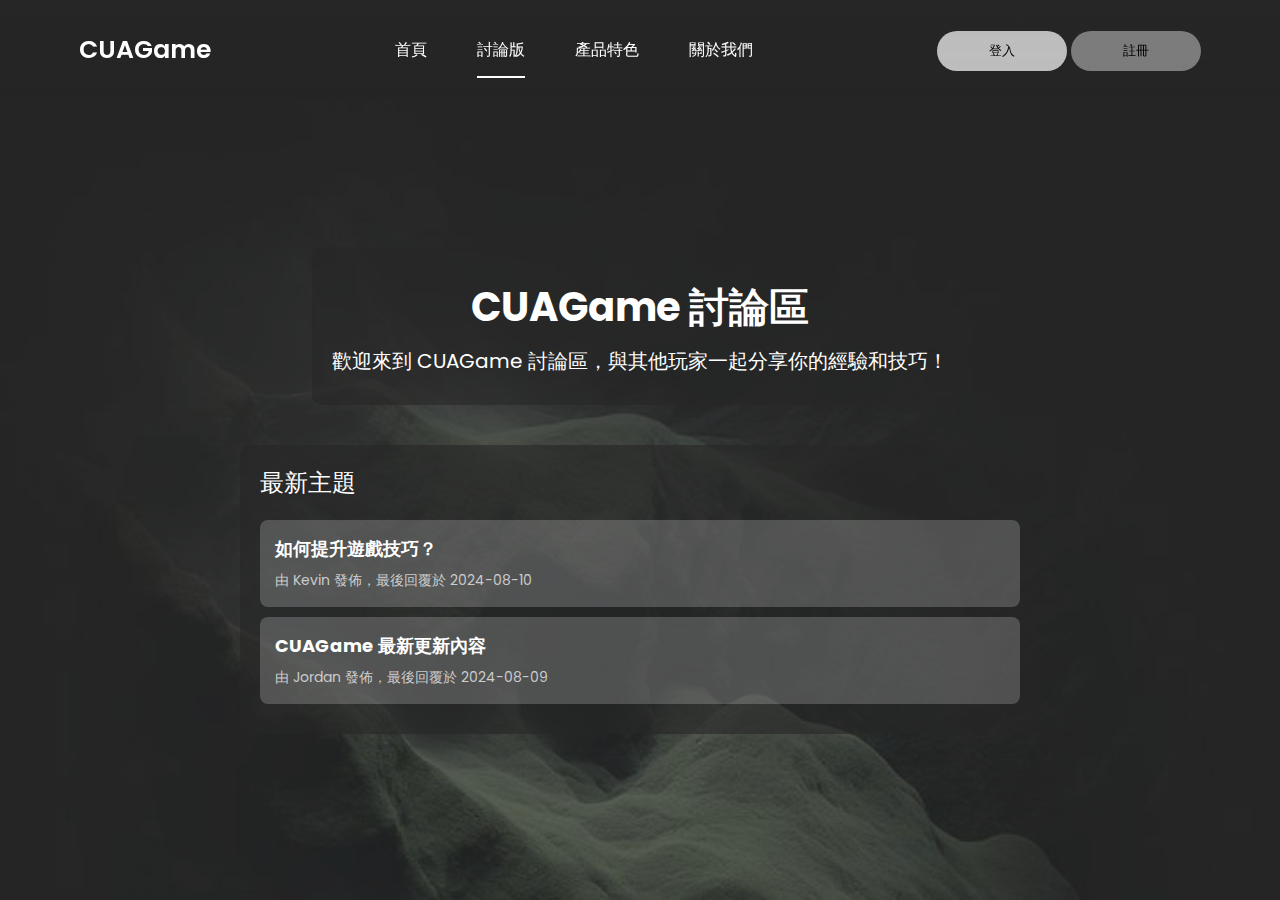
==== forum.html @ 81b80143 "message" ====
<!DOCTYPE html>
<html lang="en">
<head>
    <meta charset="UTF-8">
    <meta http-equiv="X-UA-Compatible" content="IE=edge">
    <meta name="viewport" content="width=device-width, initial-scale=1.0">
    <link href='https://unpkg.com/boxicons@2.1.4/css/boxicons.min.css' rel='stylesheet'>
    <link rel="stylesheet" href="style.css">
    <title>CUAGame | 討論區</title>
</head>
<body>
    <div class="wrapper">
        <nav class="nav">
            <div class="nav-logo">
                <p>CUAGame</p>
            </div>
            <div class="nav-menu" id="navMenu">
                <ul>
                    <li><a href="index.html" class="link">首頁</a></li>
                    <li><a href="forum.html" class="link active">討論版</a></li>
                    <li><a href="#" class="link">產品特色</a></li>
                    <li><a href="#" class="link">關於我們</a></li>
                </ul>
            </div>
            <div class="nav-button">
                <button class="btn white-btn" id="loginBtn" onclick="login()">登入</button>
                <button class="btn" id="registerBtn" onclick="register()">註冊</button>
            </div>
            <div class="nav-menu-btn">
                <i class="bx bx-menu" onclick="myMenuFunction()"></i>
            </div>
        </nav>

        <header class="forum-header">
            <h1>CUAGame 討論區</h1>
            <p>歡迎來到 CUAGame 討論區，與其他玩家一起分享你的經驗和技巧！</p>
        </header>

        <main class="forum-main">
            <section class="forum-topics">
                <h2>最新主題</h2>
                <ul class="topics-list">
                    <li>
                        <a href="topic.html">如何提升遊戲技巧？</a>
                        <span>由 Kevin 發佈，最後回覆於 2024-08-10</span>
                    </li>
                    <li>
                        <a href="topic.html">CUAGame 最新更新內容</a>
                        <span>由 Jordan 發佈，最後回覆於 2024-08-09</span>
                    </li>
                    <!-- 更多主題 -->
                </ul>
            </section>
        </main>
    </div>
</body>
</html>
---- style.css ----
@import url('https://fonts.googleapis.com/css2?family=Poppins:wght@100;300;400;500;600&display=swap');

*{  
    margin: 0;
    padding: 0;
    box-sizing: border-box;
    font-family: 'Poppins', sans-serif;
}

body{
    background: url("images/1.jpg");
    background-size: cover;
    background-repeat: no-repeat;
    background-attachment: fixed;
    overflow: hidden;
}

.wrapper{
    display: flex;
    flex-direction: column;
    justify-content: center;
    align-items: center;
    min-height: 100vh;
    background: rgba(39, 39, 39, 0.4);
}

.nav{
    position: fixed;
    top: 0;
    display: flex;
    justify-content: space-around;
    width: 100%;
    height: 100px;
    line-height: 100px;
    background: linear-gradient(rgba(39,39,39, 0.6), transparent);
    z-index: 100;
}

.nav-logo p{
    color: white;
    font-size: 25px;
    font-weight: 600;
}

.nav-menu ul{
    display: flex;
}

.nav-menu ul li{
    list-style-type: none;
}

.nav-menu ul li .link{
    text-decoration: none;
    font-weight: 500;
    color: #fff;
    padding-bottom: 15px;
    margin: 0 25px;
}

.link:hover, .active{
    border-bottom: 2px solid #fff;
}

.nav-button .btn{
    width: 130px;
    height: 40px;
    font-weight: 500;
    background: rgba(255, 255, 255, 0.4);
    border: none;
    border-radius: 30px;
    cursor: pointer;
    transition: .3s ease;
}
.btn:hover{
    background: rgba(255, 255, 255, 0.3);
}

.registerBtn{
    margin-left: 15px;
}

.btn.white-btn{
    background: rgba(255, 255, 255, 0.7);
}

.btn.btn.white-btn:hover{
    background: rgba(255, 255, 255, 0.5);
}

.nav-menu-btn{
    display: none;
}

.form-box{
    position: relative;
    display: flex;
    align-items: center;
    justify-content: center;
    width: 512px;
    height: 420px;
    overflow: hidden;
    z-index: 2;
}
.login-container{
    position: absolute;
    left: 4px;
    width: 500px;
    display: flex;
    flex-direction: column;
    transition: .5s ease-in-out;
}
.register-container{
    position: absolute;
    right: -520px;
    width: 500px;
    display: flex;
    flex-direction: column;
    transition: .5s ease-in-out;
}
.top span{
    color: #fff;
    font-size: small;
    padding: 10px 0;
    display: flex;
    justify-content: center;
}
.top span a{
    font-weight: 500;
    color: #fff;
    margin-left: 5px;
}
header{
    color: #fff;
    font-size: 30px;
    text-align: center;
    padding: 10px 0 30px 0;
}
.two-forms{
    display: flex;
    gap: 10px;
}
.input-field{
    font-size: 15px;
    background: rgba(255, 255, 255, 0.2);
    color: #fff;
    height: 50px;
    width: 100%;
    padding: 0 10px 0 45px;
    border: none;
    border-radius: 30px;
    outline: none;
    transition: .2s ease;
}
.input-field:hover, .input-field:focus{
    background: rgba(255, 255, 255, 0.25);
}
::-webkit-input-placeholder{
    color: #fff;
}
.input-box i{
    position: relative;
    top: -35px;
    left: 17px;
    color: #fff;
}
.submit{
    font-size: 15px;
    font-weight: 500;
    color: black;
    height: 45px;
    width: 100%;
    border: none;
    border-radius: 30px;
    outline: none;
    background: rgba(255, 255, 255, 0.7);
    cursor: pointer;
    transition: .3s ease-in-out;
}
.submit:hover{
    background: rgba(255, 255, 255, 0.5);
    box-shadow: 1px 5px 7px 1px rgba(0, 0, 0, 0.2);
}
.two-col{
    display: flex;
    justify-content: space-between;
    color: #fff;
    font-size: small;
    margin-top: 10px;
}
.two-col .one{
    display: flex;
    gap: 5px;
}
.two label a{
    text-decoration: none;
    color: #fff;
}
.two label a:hover{
    text-decoration: underline;
}

/* 討論區頁面設計 */
.forum-header{
    background: rgba(39, 39, 39, 0.6);
    color: #fff;
    text-align: center;
    padding: 30px 20px;
    border-radius: 10px;
    margin: 100px 20px 20px 20px;
}

.forum-header h1 {
    font-size: 40px;  
    margin-bottom: 10px;
}

.forum-header p {
    font-size: 20px;  
    line-height: 1.4;
}
.forum-main{
    width: 100%;
    max-width: 800px;
    margin: 20px auto;
    padding: 20px;
    background: rgba(39, 39, 39, 0.6);
    border-radius: 10px;
}

.forum-topics h2{
    color: #fff;
    margin-bottom: 20px;
    font-weight: 500;
}

.topics-list{
    list-style: none;
    padding: 0;
}

.topics-list li{
    background-color: rgba(255, 255, 255, 0.2);
    margin: 10px 0;
    padding: 15px;
    border-radius: 8px;
    transition: background-color 0.3s;
}

.topics-list li:hover{
    background-color: rgba(255, 255, 255, 0.3);
}

.topics-list li a{
    font-size: 18px;
    font-weight: bold;
    color: #fff;
    text-decoration: none;
    display: block;
    margin-bottom: 5px;
}

.topics-list li a:hover{
    text-decoration: underline;
}

.topics-list li span{
    font-size: 14px;
    color: #ccc;
}

/* RWD 設定 */
@media only screen and (max-width: 786px){
    .nav-button{
        display: none;
    }
    .nav-menu.responsive{
        top: 100px;
    }
    .nav-menu{
        position: absolute;
        top: -800px;
        display: flex;
        justify-content: center;
        background: rgba(255, 255, 255, 0.2);
        width: 100%;
        height: 90vh;
        backdrop-filter: blur(20px);
        transition: .3s;
    }
    .nav-menu ul{
        flex-direction: column;
        text-align: center;
    }
    .nav-menu-btn{
        display: block;
    }
    .nav-menu-btn i{
        font-size: 25px;
        color: #fff;
        padding: 10px;
        background: rgba(255, 255, 255, 0.2);
        border-radius: 50%;
        cursor: pointer;
        transition: .3s;
    }
    .nav-menu-btn i:hover{
        background: rgba(255, 255, 255, 0.15);
    }
}
@media only screen and (max-width: 540px) {
    .wrapper{
        min-height: 100vh;
    }
    .form-box{
        width: 100%;
        height: 500px;
    }
    .register-container, .login-container{
        width: 100%;
        padding: 0 20px;
    }
    .register-container .two-forms{
        flex-direction: column;
        gap: 0;
    }
}
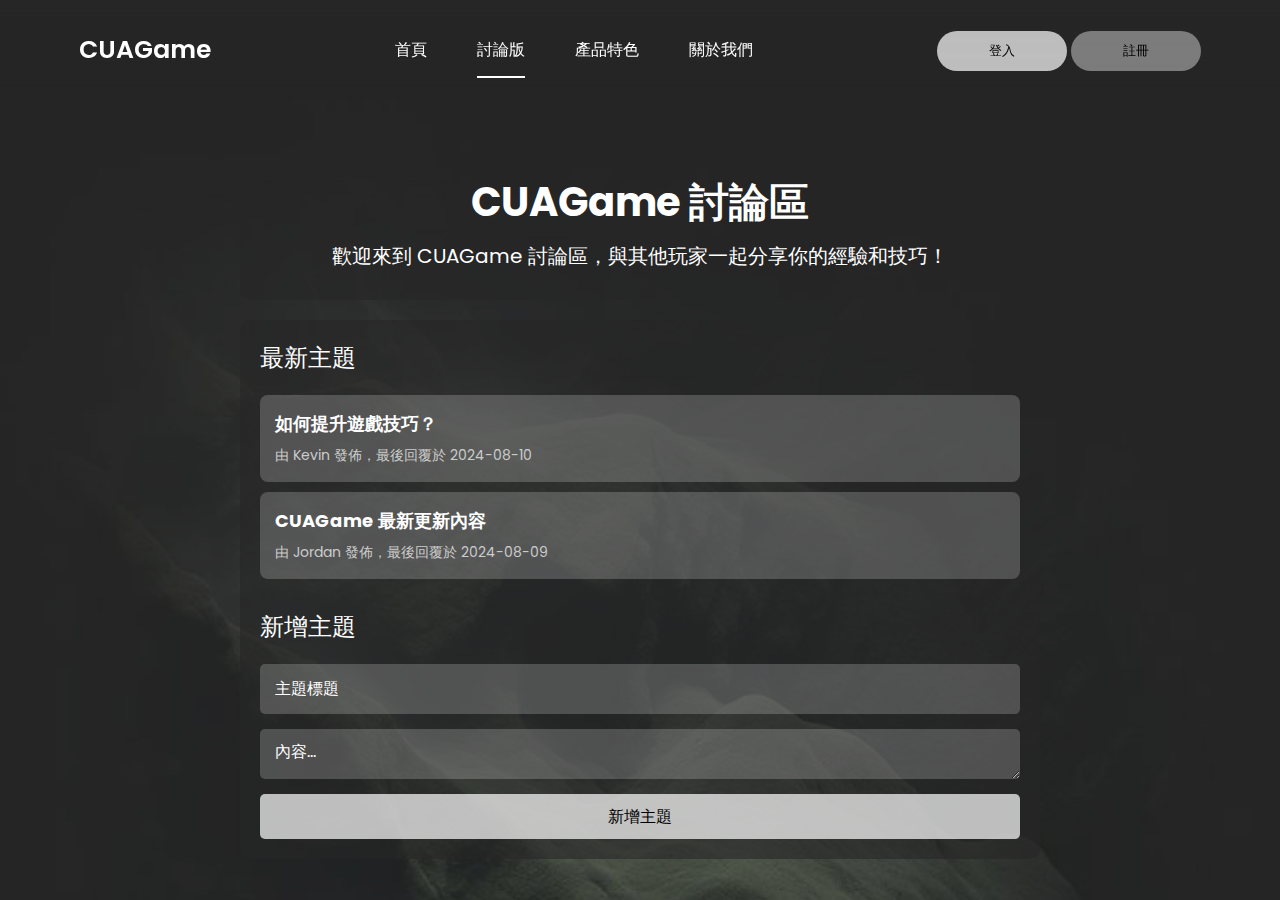
==== commit 583d7323: "profile design" ====
--- a/forum.html
+++ b/forum.html
@@ -48,10 +48,48 @@
                         <a href="topic.html">CUAGame 最新更新內容</a>
                         <span>由 Jordan 發佈，最後回覆於 2024-08-09</span>
                     </li>
-                    <!-- 更多主題 -->
                 </ul>
+            </section>
+            <section class="forum-new-topic">
+                <h2>新增主題</h2>
+                <form id="newTopicForm">
+                    <input type="text" placeholder="主題標題" required class="input-field">
+                    <textarea placeholder="內容..." rows="5" required class="input-field"></textarea>
+                    <button type="submit" class="submit">新增主題</button>
+                </form>
             </section>
         </main>
     </div>
+    <script>
+        document.addEventListener('DOMContentLoaded', function() 
+        {
+            const postList = document.getElementById('postList');
+            const postForm = document.getElementById('postForm');
+
+            postForm.addEventListener('submit', function(e) {
+                e.preventDefault();
+
+                const postTitle = document.getElementById('postTitle').value;
+                const postContent = document.getElementById('postContent').value;
+
+                const postItem = document.createElement('li');
+                postItem.classList.add('post-item');
+
+                postItem.innerHTML = `
+                    <a href="#">${postTitle}</a>
+                    <span>${postContent}</span>
+                    <button class="delete-btn">刪除</button>
+                `;
+
+                postList.appendChild(postItem);
+
+                postForm.reset();
+
+                postItem.querySelector('.delete-btn').addEventListener('click', function() {
+                    postList.removeChild(postItem);
+                });
+            });
+        });
+    </script>
 </body>
 </html>
--- a/style.css
+++ b/style.css
@@ -200,46 +200,50 @@
     text-decoration: underline;
 }
 
+
 /* 討論區頁面設計 */
-.forum-header{
-    background: rgba(39, 39, 39, 0.6);
+.forum-header {
+    width: 100%;
+    max-width: 800px;
     color: #fff;
     text-align: center;
     padding: 30px 20px;
     border-radius: 10px;
-    margin: 100px 20px 20px 20px;
+    margin: 120px auto 20px auto;
+    background: rgba(39, 39, 39, 0.6);
 }
 
 .forum-header h1 {
-    font-size: 40px;  
+    font-size: 40px;
     margin-bottom: 10px;
 }
 
 .forum-header p {
-    font-size: 20px;  
+    font-size: 20px;
     line-height: 1.4;
 }
-.forum-main{
+
+.forum-main {
     width: 100%;
     max-width: 800px;
-    margin: 20px auto;
+    margin: 0 auto 20px auto;
     padding: 20px;
     background: rgba(39, 39, 39, 0.6);
     border-radius: 10px;
 }
 
-.forum-topics h2{
+.forum-topics h2 {
     color: #fff;
     margin-bottom: 20px;
     font-weight: 500;
 }
 
-.topics-list{
+.topics-list {
     list-style: none;
     padding: 0;
 }
 
-.topics-list li{
+.topics-list li {
     background-color: rgba(255, 255, 255, 0.2);
     margin: 10px 0;
     padding: 15px;
@@ -247,11 +251,11 @@
     transition: background-color 0.3s;
 }
 
-.topics-list li:hover{
+.topics-list li:hover {
     background-color: rgba(255, 255, 255, 0.3);
 }
 
-.topics-list li a{
+.topics-list li a {
     font-size: 18px;
     font-weight: bold;
     color: #fff;
@@ -260,14 +264,170 @@
     margin-bottom: 5px;
 }
 
-.topics-list li a:hover{
+.topics-list li a:hover {
     text-decoration: underline;
 }
 
-.topics-list li span{
+.topics-list li span {
     font-size: 14px;
     color: #ccc;
 }
+
+.forum-new-topic {
+    margin-top: 30px;
+}
+
+.forum-new-topic h2 {
+    color: #fff;
+    margin-bottom: 20px;
+    font-weight: 500;
+}
+
+.forum-new-topic form {
+    display: flex;
+    flex-direction: column;
+    gap: 15px;
+}
+
+.forum-new-topic .input-field {
+    font-size: 16px;
+    background: rgba(255, 255, 255, 0.2);
+    color: #fff;
+    padding: 10px 15px;
+    border: none;
+    border-radius: 5px;
+    outline: none;
+    transition: background-color 0.3s;
+}
+
+.forum-new-topic .input-field:focus {
+    background: rgba(255, 255, 255, 0.3);
+}
+
+.forum-new-topic .submit {
+    align-self: flex-start;
+    font-size: 16px;
+    font-weight: 500;
+    color: #000;
+    padding: 10px 20px;
+    border: none;
+    border-radius: 5px;
+    background: rgba(255, 255, 255, 0.7);
+    cursor: pointer;
+    transition: background-color 0.3s;
+}
+
+.forum-new-topic .submit:hover {
+    background: rgba(255, 255, 255, 0.5);
+}
+
+/* 使用者資料頁面設計 */
+.profile-container {
+    width: 85%;
+    max-width: 800px;
+    padding: 30px 25px;
+    margin: 110px auto 80px auto; /* 增加距離 */
+    background: rgba(0, 0, 0, 0.75);
+    border-radius: 10px;
+    text-align: center;
+    box-shadow: 0 10px 20px rgba(0, 0, 0, 0.5);
+    transform: scale(0.9);  /* 縮小比例 */
+    transform-origin: top center;  /* 縮小比例的起始點 */
+}
+
+.profile-container h2 {
+    font-size: 28px;
+    font-weight: bold;
+    margin-bottom: 25px;
+    color: #fff;
+    letter-spacing: 0.5px;
+}
+
+.profile-container p {
+    font-size: 18px;
+    line-height: 1.6;
+    color: #d3d3d3;
+    margin-bottom: 30px;
+}
+
+.profile-container .btn {
+    font-size: 16px;
+    font-weight: 600;
+    color: #000;
+    padding: 12px 25px;
+    border: none;
+    border-radius: 20px;
+    background: linear-gradient(135deg, #ffcc33, #ff66cc);
+    cursor: pointer;
+    transition: all 0.3s ease;
+}
+
+.profile-container .btn:hover {
+    background: linear-gradient(135deg, #ff66cc, #ffcc33);
+    transform: scale(1.05);
+}
+
+#userPosts {
+    margin-top: 40px;
+    width: 100%;
+    max-width: 800px;
+}
+
+#userPosts .post-item {
+    background-color: rgba(255, 255, 255, 0.1);
+    padding: 20px;
+    border-radius: 8px;
+    margin-bottom: 20px;
+    transition: background-color 0.3s, transform 0.3s;
+}
+
+#userPosts .post-item:hover {
+    background-color: rgba(255, 255, 255, 0.2);
+    transform: translateY(-3px);
+}
+
+#userPosts .post-item h4 {
+    font-size: 20px;
+    color: #fff;
+    margin-bottom: 10px;
+}
+
+#userPosts .post-item p {
+    font-size: 16px;
+    color: #b0b0b0;
+    margin-bottom: 20px;
+    line-height: 1.5;
+}
+
+#userPosts .btn {
+    background: rgba(255, 255, 255, 0.7);
+    color: #000;
+    padding: 10px 25px;
+    border-radius: 20px;
+    cursor: pointer;
+    transition: background-color 0.3s, transform 0.3s;
+}
+
+#userPosts .btn:hover {
+    background: rgba(255, 255, 255, 0.5);
+    transform: scale(1.05);
+}
+
+#changePasswordBtn {
+    background: rgba(255, 255, 255, 0.7);
+    color: #000;
+    padding: 12px 25px;
+    border-radius: 20px;
+    cursor: pointer;
+    transition: background-color 0.3s, transform 0.3s;
+    margin-top: 25px;
+}
+
+#changePasswordBtn:hover {
+    background: rgba(255, 255, 255, 0.5);
+    transform: scale(1.05);
+}
+
 
 /* RWD 設定 */
 @media only screen and (max-width: 786px){
